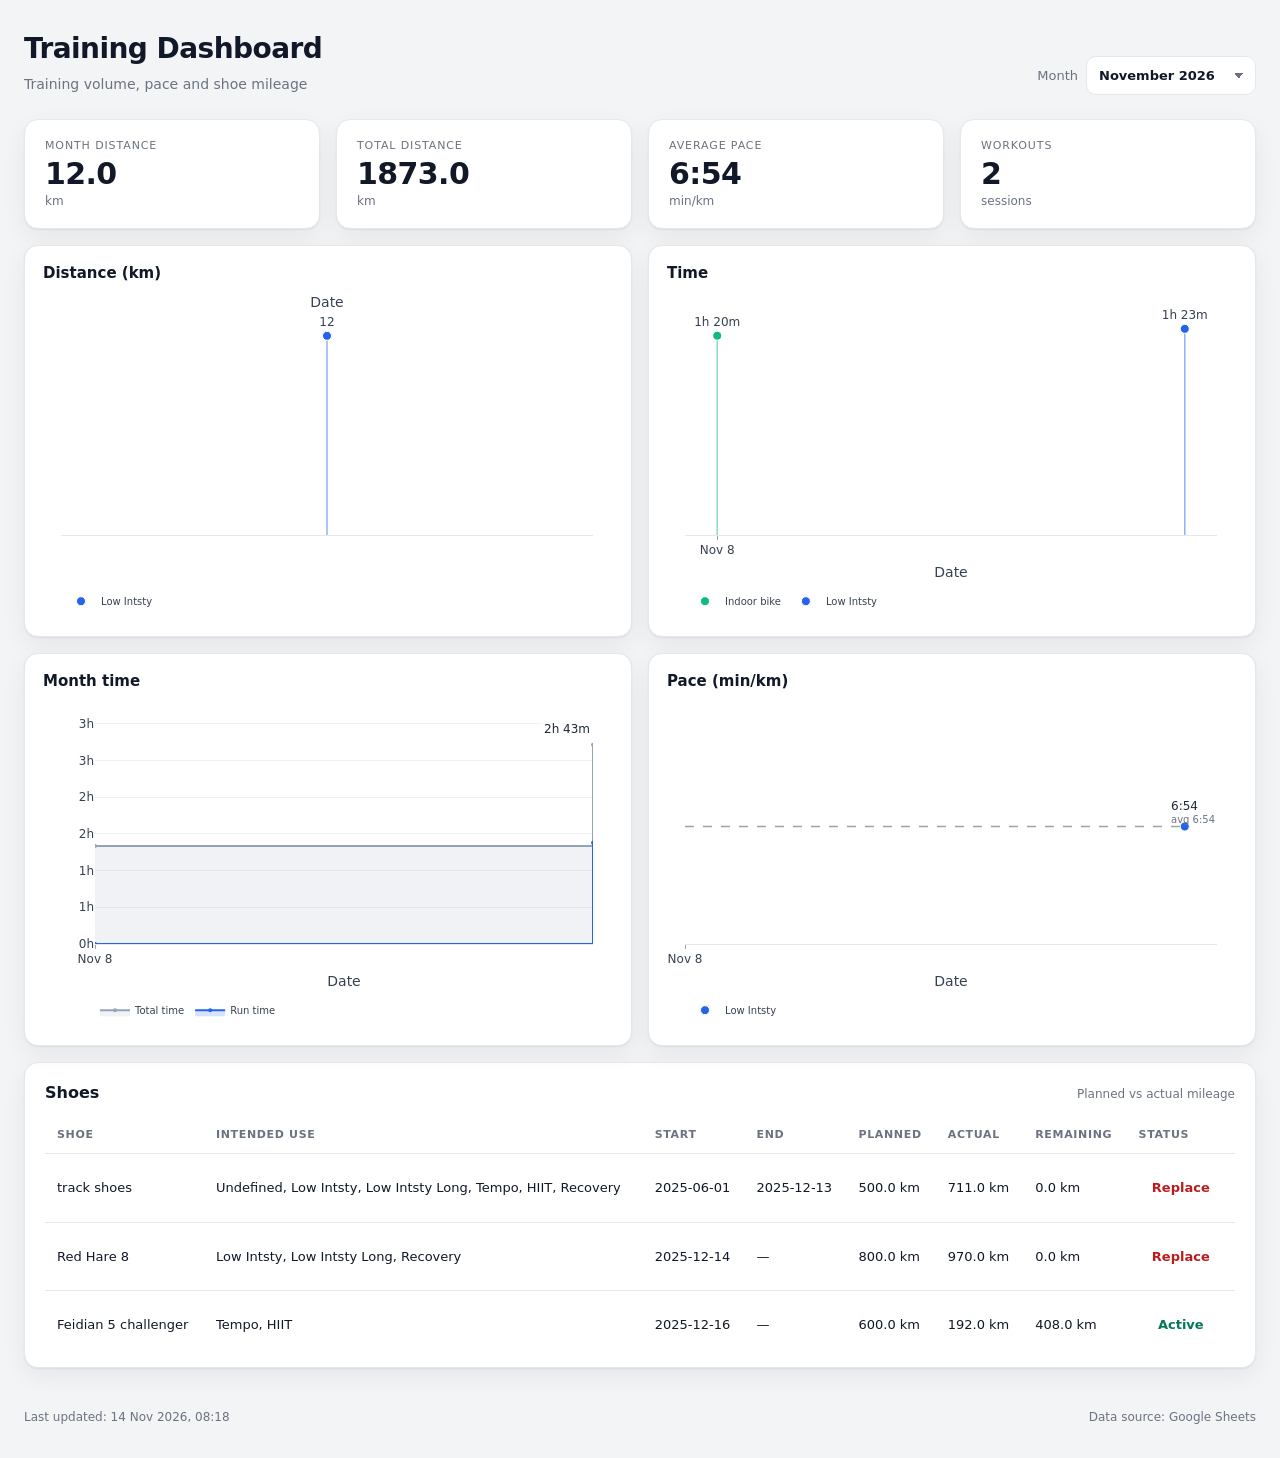
==== index.html @ 32fea8e1 "deploy: iamgm/training-dashboard-src@26ed1914965911837b01f6116f537205986872ec" ====
<!doctype html>
<html lang="en">
<head>
  <meta charset="utf-8">
  <meta name="viewport" content="width=device-width, initial-scale=1">
  <title>Training Dashboard</title>
  <link rel="stylesheet" href="style.css">
  <script src="https://cdn.plot.ly/plotly-2.35.2.min.js" defer></script>
  <script src="app.js" defer></script>
</head>
<body>
  <header class="topbar">
    <div>
      <h1>Training Dashboard</h1>
      <p class="subtitle">Training volume, pace and shoe mileage</p>
    </div>
    <label class="month-picker">
      <span>Month</span>
      <select id="month-select" aria-label="Select month"></select>
    </label>
  </header>

  <main id="app">
    <div id="status" class="status" role="status">Loading dashboard&hellip;</div>

    <section class="kpis" id="kpis" hidden>
      <article class="card kpi">
        <span class="kpi-label">Month distance</span>
        <strong id="kpi-distance">&mdash;</strong>
        <span class="kpi-unit">km</span>
      </article>
      <article class="card kpi">
        <span class="kpi-label">Total distance</span>
        <strong id="kpi-total-distance">&mdash;</strong>
        <span class="kpi-unit">km</span>
      </article>
      <article class="card kpi">
        <span class="kpi-label">Average pace</span>
        <strong id="kpi-pace">&mdash;</strong>
        <span class="kpi-unit">min/km</span>
      </article>
      <article class="card kpi">
        <span class="kpi-label">Workouts</span>
        <strong id="kpi-workouts">&mdash;</strong>
        <span class="kpi-unit">sessions</span>
      </article>
    </section>

    <section class="chart-grid" id="charts" hidden>
      <article class="card chart-card">
        <h2>Distance (km)</h2>
        <div id="chart-distance" class="chart"></div>
      </article>
      <article class="card chart-card">
        <h2>Time</h2>
        <div id="chart-time" class="chart"></div>
      </article>
      <article class="card chart-card">
        <h2>Month time</h2>
        <div id="chart-month-time" class="chart"></div>
      </article>
      <article class="card chart-card">
        <h2>Pace (min/km)</h2>
        <div id="chart-pace" class="chart"></div>
      </article>
    </section>

    <section class="card shoes-card" id="shoes-section" hidden>
      <div class="section-head">
        <h2>Shoes</h2>
        <span class="muted">Planned vs actual mileage</span>
      </div>
      <div class="table-wrap">
        <table>
          <thead>
            <tr>
              <th>Shoe</th>
              <th>Intended use</th>
              <th>Start</th>
              <th>End</th>
              <th>Planned</th>
              <th>Actual</th>
              <th>Remaining</th>
              <th>Status</th>
            </tr>
          </thead>
          <tbody id="shoes-body"></tbody>
        </table>
      </div>
    </section>
  </main>

  <footer class="footer">
    <span id="updated">&mdash;</span>
    <span>Data source: Google Sheets</span>
  </footer>
</body>
</html>
---- style.css ----
:root {
  --bg: #f3f4f6;
  --card: #ffffff;
  --text: #111827;
  --muted: #6b7280;
  --border: #e5e7eb;
  --accent: #2563eb;
  --radius: 14px;
  --shadow: 0 1px 2px rgba(17, 24, 39, 0.06), 0 8px 24px rgba(17, 24, 39, 0.06);
}

* {
  box-sizing: border-box;
}

body {
  margin: 0;
  background: var(--bg);
  color: var(--text);
  font-family: Inter, ui-sans-serif, system-ui, -apple-system, BlinkMacSystemFont,
    "Segoe UI", sans-serif;
  line-height: 1.5;
}

.topbar {
  max-width: 1280px;
  margin: 0 auto;
  padding: 28px 24px 12px;
  display: flex;
  align-items: flex-end;
  justify-content: space-between;
  gap: 16px;
  flex-wrap: wrap;
}

h1 {
  margin: 0;
  font-size: 28px;
  letter-spacing: -0.02em;
}

.subtitle {
  margin: 4px 0 0;
  color: var(--muted);
  font-size: 14px;
}

.month-picker {
  display: flex;
  align-items: center;
  gap: 8px;
  font-size: 13px;
  color: var(--muted);
}

.month-picker select {
  appearance: none;
  border: 1px solid var(--border);
  background: var(--card);
  color: var(--text);
  border-radius: 10px;
  padding: 9px 34px 9px 12px;
  font: inherit;
  font-weight: 600;
  cursor: pointer;
  background-image: linear-gradient(45deg, transparent 50%, var(--muted) 50%),
    linear-gradient(135deg, var(--muted) 50%, transparent 50%);
  background-position: calc(100% - 16px) 50%, calc(100% - 11px) 50%;
  background-size: 5px 5px, 5px 5px;
  background-repeat: no-repeat;
}

.month-picker select:disabled {
  cursor: wait;
  opacity: 0.6;
}

main {
  max-width: 1280px;
  margin: 0 auto;
  padding: 12px 24px 40px;
}

.status {
  padding: 24px;
  text-align: center;
  color: var(--muted);
}

.status.error {
  color: #b91c1c;
}

.kpis {
  display: grid;
  grid-template-columns: repeat(4, minmax(0, 1fr));
  gap: 16px;
  margin-bottom: 16px;
}

.card {
  background: var(--card);
  border: 1px solid var(--border);
  border-radius: var(--radius);
  box-shadow: var(--shadow);
}

.kpi {
  padding: 18px 20px;
  display: flex;
  flex-direction: column;
  gap: 2px;
}

.kpi-label {
  color: var(--muted);
  font-size: 11px;
  text-transform: uppercase;
  letter-spacing: 0.08em;
}

.kpi strong {
  font-size: 30px;
  line-height: 1.1;
  letter-spacing: -0.02em;
}

.kpi-unit {
  color: var(--muted);
  font-size: 12px;
}

.chart-grid {
  display: grid;
  grid-template-columns: repeat(2, minmax(0, 1fr));
  gap: 16px;
}

.chart-card {
  padding: 16px 18px 8px;
  min-width: 0;
}

.chart-card h2 {
  margin: 0 0 4px;
  font-size: 15px;
  font-weight: 600;
}

.chart {
  height: 340px;
  min-width: 0;
}

.shoes-card {
  margin-top: 16px;
  padding: 18px 20px 8px;
}

.section-head {
  display: flex;
  align-items: baseline;
  justify-content: space-between;
  gap: 12px;
  flex-wrap: wrap;
  margin-bottom: 12px;
}

.section-head h2 {
  margin: 0;
  font-size: 16px;
}

.muted {
  color: var(--muted);
  font-size: 12px;
}

.table-wrap {
  overflow-x: auto;
}

table {
  width: 100%;
  border-collapse: collapse;
  font-size: 13px;
}

th,
td {
  text-align: left;
  padding: 10px 12px;
  border-bottom: 1px solid var(--border);
  white-space: nowrap;
}

th {
  color: var(--muted);
  font-weight: 600;
  font-size: 11px;
  text-transform: uppercase;
  letter-spacing: 0.06em;
}

tbody tr:last-child td {
  border-bottom: 0;
}

.status-active {
  color: #047857;
  font-weight: 600;
}

.status-upcoming {
  color: #2563eb;
  font-weight: 600;
}

.status-retired {
  color: #6b7280;
  font-weight: 600;
}

.status-replace {
  color: #b91c1c;
  font-weight: 600;
}

.footer {
  max-width: 1280px;
  margin: 0 auto;
  padding: 0 24px 32px;
  display: flex;
  justify-content: space-between;
  gap: 12px;
  flex-wrap: wrap;
  color: var(--muted);
  font-size: 12px;
}

.is-loading main {
  opacity: 0.6;
  transition: opacity 0.15s ease;
}

@media (max-width: 1024px) {
  .kpis {
    grid-template-columns: repeat(2, minmax(0, 1fr));
  }
}

@media (max-width: 860px) {
  .chart-grid {
    grid-template-columns: 1fr;
  }

  .topbar {
    padding-top: 20px;
  }

  h1 {
    font-size: 24px;
  }
}

@media (max-width: 560px) {
  .kpis {
    grid-template-columns: 1fr;
  }
}
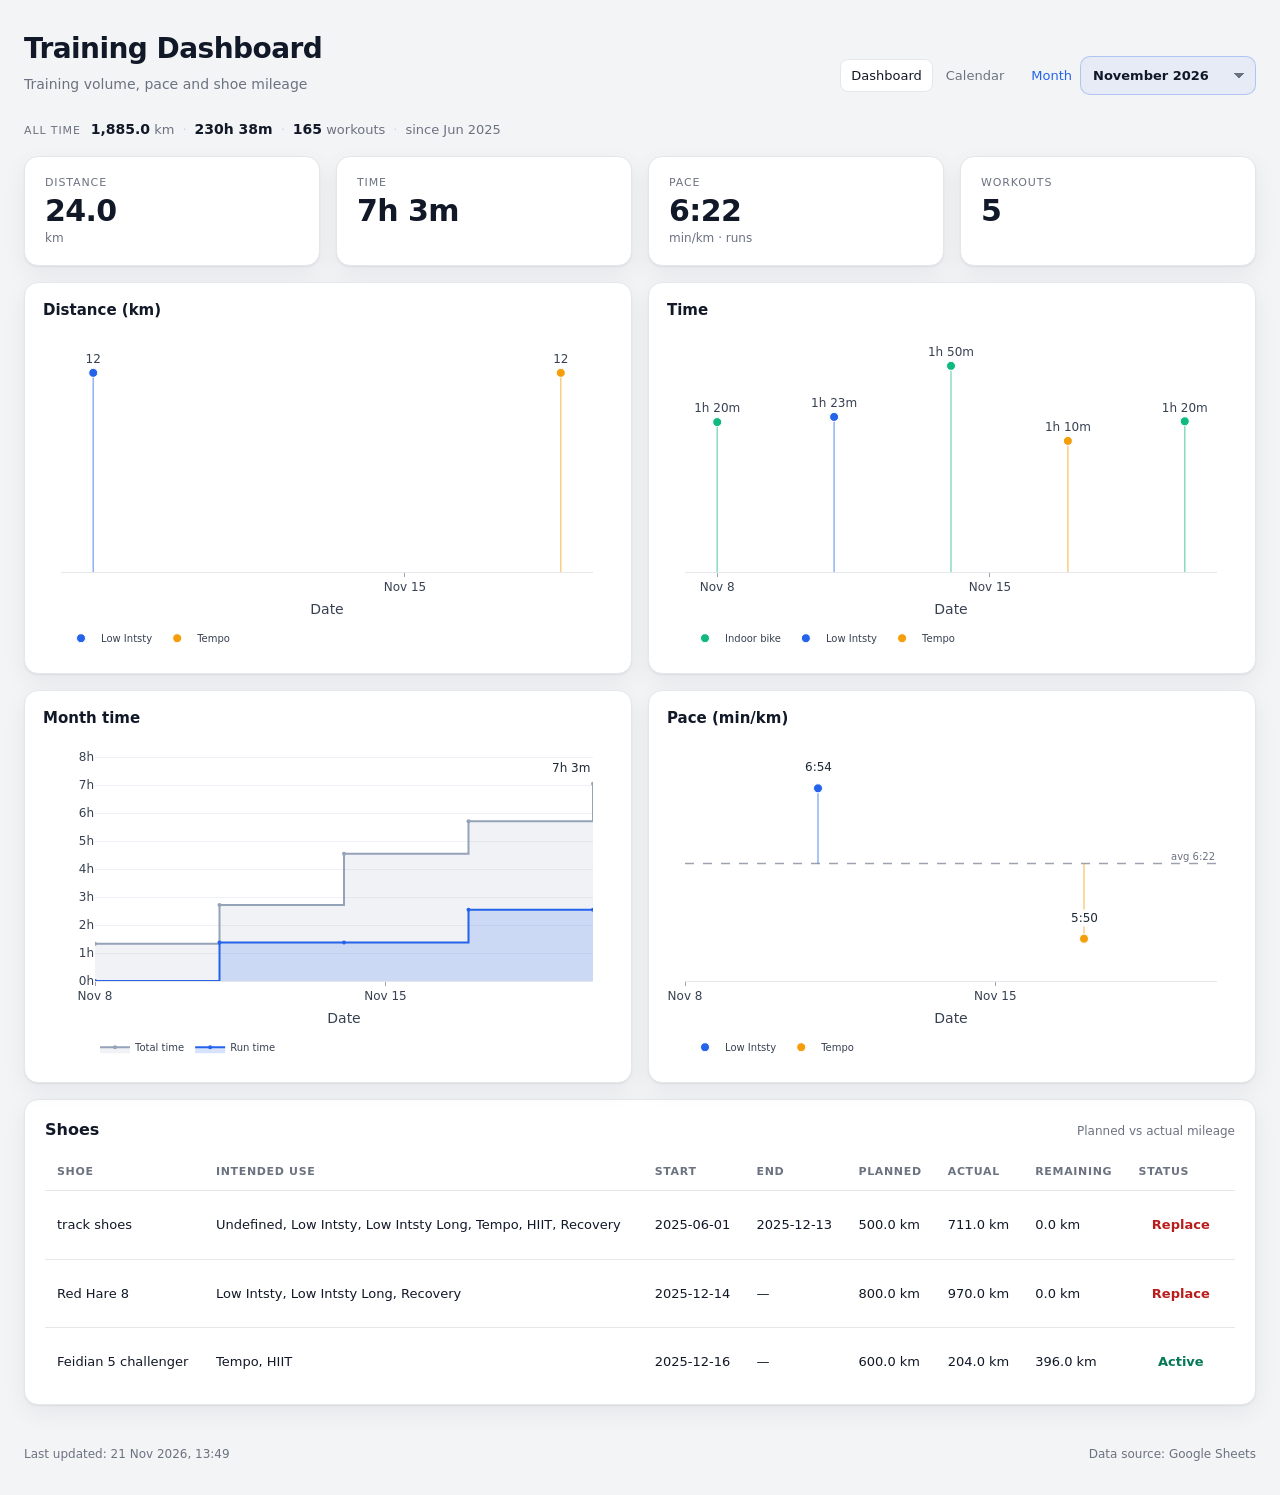
==== commit 6ed1febd: "deploy: iamgm/training-dashboard-src@1ed18f18fb0a47dc5274ba9098ed3dfb66261d5f" ====
--- a/index.html
+++ b/index.html
@@ -4,45 +4,65 @@
   <meta charset="utf-8">
   <meta name="viewport" content="width=device-width, initial-scale=1">
   <title>Training Dashboard</title>
-  <link rel="stylesheet" href="style.css">
+  <link rel="stylesheet" href="style.css?v=cc14d2a0df">
   <script src="https://cdn.plot.ly/plotly-2.35.2.min.js" defer></script>
-  <script src="app.js" defer></script>
+  <script src="palette.js?v=d9c1d54003" defer></script>
+  <script src="app.js?v=367081bebe" defer></script>
 </head>
 <body>
   <header class="topbar">
-    <div>
+    <div class="topbar-title">
       <h1>Training Dashboard</h1>
       <p class="subtitle">Training volume, pace and shoe mileage</p>
     </div>
-    <label class="month-picker">
-      <span>Month</span>
-      <select id="month-select" aria-label="Select month"></select>
-    </label>
+    <div class="topbar-actions">
+      <nav class="nav">
+        <a href="index.html" aria-current="page">Dashboard</a>
+        <a href="calendar.html">Calendar</a>
+      </nav>
+      <label class="month-picker">
+        <span>Month</span>
+        <select id="month-select" aria-label="Select month"></select>
+      </label>
+    </div>
   </header>
 
   <main id="app">
     <div id="status" class="status" role="status">Loading dashboard&hellip;</div>
 
+    <p class="alltime" id="alltime" hidden>
+      <span class="alltime-label">All time</span>
+      <span class="alltime-values">
+        <span class="alltime-item"><strong id="alltime-distance">&mdash;</strong> km</span>
+        <span class="alltime-dot" aria-hidden="true">&middot;</span>
+        <span class="alltime-item"><strong id="alltime-time">&mdash;</strong></span>
+        <span class="alltime-dot" aria-hidden="true">&middot;</span>
+        <span class="alltime-item"><strong id="alltime-workouts">&mdash;</strong> workouts</span>
+        <span class="alltime-dot" aria-hidden="true">&middot;</span>
+        <span class="alltime-item alltime-since">since <span id="alltime-since">&mdash;</span></span>
+      </span>
+    </p>
+
     <section class="kpis" id="kpis" hidden>
       <article class="card kpi">
-        <span class="kpi-label">Month distance</span>
+        <span class="kpi-label">Distance</span>
         <strong id="kpi-distance">&mdash;</strong>
         <span class="kpi-unit">km</span>
       </article>
       <article class="card kpi">
-        <span class="kpi-label">Total distance</span>
-        <strong id="kpi-total-distance">&mdash;</strong>
-        <span class="kpi-unit">km</span>
+        <span class="kpi-label">Time</span>
+        <strong id="kpi-time">&mdash;</strong>
+        <span class="kpi-unit">&nbsp;</span>
       </article>
       <article class="card kpi">
-        <span class="kpi-label">Average pace</span>
+        <span class="kpi-label">Pace</span>
         <strong id="kpi-pace">&mdash;</strong>
-        <span class="kpi-unit">min/km</span>
+        <span class="kpi-unit">min/km &middot; runs</span>
       </article>
       <article class="card kpi">
         <span class="kpi-label">Workouts</span>
         <strong id="kpi-workouts">&mdash;</strong>
-        <span class="kpi-unit">sessions</span>
+        <span class="kpi-unit">&nbsp;</span>
       </article>
     </section>
 
--- a/style.css
+++ b/style.css
@@ -13,6 +13,10 @@
   box-sizing: border-box;
 }
 
+[hidden] {
+  display: none !important;
+}
+
 body {
   margin: 0;
   background: var(--bg);
@@ -50,13 +54,17 @@
   align-items: center;
   gap: 8px;
   font-size: 13px;
-  color: var(--muted);
+  color: var(--accent);
 }
 
 .month-picker select {
   appearance: none;
-  border: 1px solid var(--border);
-  background: var(--card);
+  /* A hard width, not min-width: Chrome sizes a select by its widest option,
+     so the dashboard and the dash-only calendar would drift apart. 176px
+     leaves room for "September 2025" in a wide fallback font. */
+  width: 176px;
+  border: 1px solid rgba(37, 99, 235, 0.28);
+  background-color: rgba(37, 99, 235, 0.06);
   color: var(--text);
   border-radius: 10px;
   padding: 9px 34px 9px 12px;
@@ -70,9 +78,74 @@
   background-repeat: no-repeat;
 }
 
+.month-picker select:hover {
+  border-color: rgba(37, 99, 235, 0.42);
+}
+
+.month-picker select:focus-visible {
+  outline: none;
+  border-color: rgba(37, 99, 235, 0.5);
+  box-shadow: 0 0 0 3px rgba(37, 99, 235, 0.12);
+}
+
 .month-picker select:disabled {
   cursor: wait;
   opacity: 0.6;
+}
+
+/* The calendar has no month scope, but the control stays in place so the nav
+   does not jump between pages. Neutral colours, no accent tint. */
+.month-picker.is-static {
+  color: var(--muted);
+}
+
+.month-picker.is-static select:disabled {
+  cursor: default;
+  opacity: 1;
+  color: var(--muted);
+  border-color: var(--border);
+  background-color: transparent;
+}
+
+.topbar-title {
+  /* Let the subtitle wrap instead of pushing the actions onto their own line:
+     otherwise the longer calendar subtitle moves the nav at mid widths. */
+  min-width: 0;
+  flex: 1 1 260px;
+}
+
+.topbar-actions {
+  display: flex;
+  align-items: center;
+  gap: 16px;
+  flex-wrap: wrap;
+  flex: 0 0 auto;
+  margin-left: auto;
+}
+
+.nav {
+  display: flex;
+  gap: 2px;
+  font-size: 13px;
+}
+
+.nav a {
+  color: var(--muted);
+  text-decoration: none;
+  padding: 6px 10px;
+  border: 1px solid transparent;
+  border-radius: 8px;
+}
+
+.nav a:hover {
+  color: var(--text);
+  background: rgba(17, 24, 39, 0.04);
+}
+
+.nav a[aria-current="page"] {
+  color: var(--text);
+  background: var(--card);
+  border-color: var(--border);
 }
 
 main {
@@ -96,6 +169,47 @@
   grid-template-columns: repeat(4, minmax(0, 1fr));
   gap: 16px;
   margin-bottom: 16px;
+}
+
+.alltime {
+  display: flex;
+  align-items: baseline;
+  flex-wrap: wrap;
+  gap: 4px 10px;
+  margin: 0 0 16px;
+  font-size: 13px;
+  color: var(--muted);
+}
+
+.alltime-label {
+  font-size: 11px;
+  text-transform: uppercase;
+  letter-spacing: 0.08em;
+}
+
+.alltime-values {
+  display: flex;
+  align-items: baseline;
+  flex-wrap: wrap;
+  gap: 2px 8px;
+}
+
+.alltime-item {
+  white-space: nowrap;
+}
+
+.alltime strong {
+  color: var(--text);
+  font-weight: 600;
+  font-size: 14px;
+}
+
+.alltime-dot {
+  color: #cbd5e1;
+}
+
+.alltime-since {
+  color: var(--muted);
 }
 
 .card {
@@ -243,6 +357,172 @@
   transition: opacity 0.15s ease;
 }
 
+.calendar-card {
+  padding: 18px 20px 20px;
+}
+
+.calendar-head {
+  display: flex;
+  align-items: center;
+  justify-content: space-between;
+  gap: 12px;
+  flex-wrap: wrap;
+  margin-bottom: 16px;
+}
+
+.calendar-range {
+  margin: 0;
+  font-size: 13px;
+  color: var(--muted);
+}
+
+.calendar-controls {
+  display: flex;
+  align-items: center;
+  gap: 10px;
+  flex-wrap: wrap;
+}
+
+.cal-divider {
+  width: 1px;
+  height: 18px;
+  background: var(--border);
+}
+
+.cal-tabs {
+  display: flex;
+  gap: 6px;
+  flex-wrap: wrap;
+}
+
+.cal-tab {
+  font: inherit;
+  font-size: 12px;
+  padding: 5px 11px;
+  border: 1px solid var(--border);
+  border-radius: 8px;
+  background: var(--card);
+  color: var(--muted);
+  cursor: pointer;
+}
+
+.cal-tab:hover {
+  color: var(--text);
+}
+
+.cal-tab[aria-pressed="true"] {
+  color: var(--text);
+  border-color: rgba(37, 99, 235, 0.28);
+  background: rgba(37, 99, 235, 0.06);
+}
+
+.cal-scroll {
+  overflow-x: auto;
+  padding-bottom: 4px;
+}
+
+.cal-body {
+  --cal-cell: 14px;
+  --cal-gap: 3px;
+  --cal-month-row: 16px;
+  display: grid;
+  grid-template-columns: auto 1fr;
+  gap: 8px;
+  min-width: max-content;
+}
+
+.cal-weekdays {
+  display: grid;
+  grid-template-rows: repeat(7, var(--cal-cell));
+  gap: var(--cal-gap);
+  padding-top: var(--cal-month-row);
+  font-size: 10px;
+  color: var(--muted);
+  align-items: center;
+}
+
+.cal-weeks {
+  display: flex;
+  flex-direction: column;
+}
+
+.cal-months {
+  display: grid;
+  gap: var(--cal-gap);
+  height: var(--cal-month-row);
+  align-content: end;
+  font-size: 10px;
+  color: var(--muted);
+}
+
+.cal-month {
+  white-space: nowrap;
+  line-height: 1;
+}
+
+.cal-grid {
+  display: grid;
+  grid-template-rows: repeat(7, var(--cal-cell));
+  gap: var(--cal-gap);
+  grid-auto-flow: column;
+}
+
+.cal-cell {
+  width: var(--cal-cell);
+  height: var(--cal-cell);
+  border-radius: 3px;
+  background: #ebedf0;
+}
+
+.cal-cell.outside {
+  background: transparent;
+}
+
+.cal-cell.today {
+  outline: 1px solid var(--accent);
+  outline-offset: 1px;
+}
+
+.cal-cell.filled:focus-visible {
+  outline: 2px solid var(--accent);
+  outline-offset: 1px;
+}
+
+.cal-legend {
+  display: flex;
+  flex-wrap: wrap;
+  gap: 10px 22px;
+  margin-top: 16px;
+  font-size: 11px;
+  color: var(--muted);
+}
+
+.legend-group {
+  display: flex;
+  align-items: center;
+  gap: 4px 10px;
+  flex-wrap: wrap;
+}
+
+.legend-title {
+  font-size: 10px;
+  text-transform: uppercase;
+  letter-spacing: 0.08em;
+}
+
+.legend-item {
+  display: inline-flex;
+  align-items: center;
+  gap: 5px;
+}
+
+.legend-swatch {
+  flex: none;
+  width: 11px;
+  height: 11px;
+  border-radius: 3px;
+}
+
 @media (max-width: 1024px) {
   .kpis {
     grid-template-columns: repeat(2, minmax(0, 1fr));
